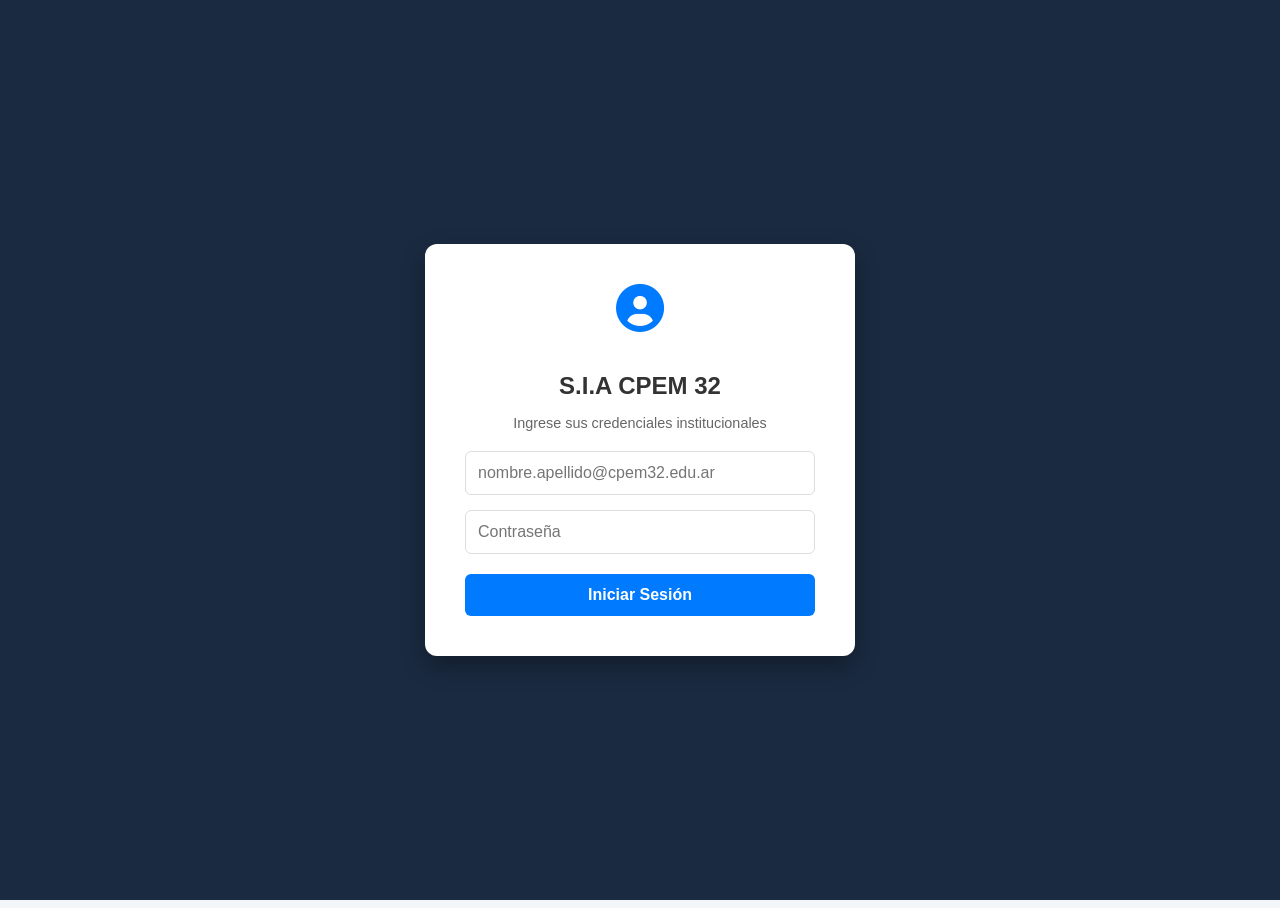
==== index.html @ 524d2c19 "prueva" ====
<!DOCTYPE html>
<html lang="es">
<head>
    <meta charset="UTF-8">
    <meta name="viewport" content="width=device-width, initial-scale=1.0">
    <title>CPEM 32 | Autogestión - Réplica Profesional</title>
    <link rel="stylesheet" href="style.css">
    <link rel="stylesheet" href="https://cdnjs.cloudflare.com/ajax/libs/font-awesome/6.0.0/css/all.min.css">
</head>
<body>
    <div id="login-overlay" style="position: fixed; top: 0; left: 0; width: 100%; height: 100%; background: #1a2a40; z-index: 10000; display: flex; justify-content: center; align-items: center; flex-direction: column; color: white;">
        <div style="background: white; padding: 40px; border-radius: 12px; box-shadow: 0 10px 25px rgba(0,0,0,0.3); text-align: center; width: 350px;">
            <i class="fas fa-user-circle" style="font-size: 3rem; color: #007bff; margin-bottom: 20px;"></i>
            <h2 style="color: #333; margin-bottom: 10px;">S.I.A CPEM 32</h2>
            <p style="color: #666; margin-bottom: 20px; font-size: 0.9rem;">Ingrese sus credenciales institucionales</p>
            
            <input type="email" id="user-email" placeholder="nombre.apellido@cpem32.edu.ar" 
                style="width: 100%; padding: 12px; margin-bottom: 15px; border: 1px solid #ddd; border-radius: 6px; box-sizing: border-box; font-size: 1rem; color: #333;">
            
            <input type="password" id="pass-input" placeholder="Contraseña" 
                style="width: 100%; padding: 12px; margin-bottom: 20px; border: 1px solid #ddd; border-radius: 6px; box-sizing: border-box; font-size: 1rem; color: #333;">
            
            <button type="button" onclick="verificarAcceso()" style="width: 100%; background: #007bff; color: white; border: none; padding: 12px; border-radius: 6px; font-weight: bold; cursor: pointer; font-size: 1rem;">
                Iniciar Sesión
            </button>
            
            <p id="login-error" style="color: #e74c3c; font-size: 0.85rem; margin-top: 15px; display: none; font-weight: bold;">
                Usuario o contraseña incorrectos
            </p>
        </div>
    </div>

    <main class="content full-width">
        <header class="main-header">
            <div class="header-info">
                <h2>Agente: Profesores</h2>
                <p> Centros Provinciales de Enseñanza Media. CPEM 32</p>
            </div>
        </header>

        <div class="tabs-container">
            <button id="tab-espacios" class="tab-btn active" onclick="switchTab('espacios')">Espacios Curriculares</button>
            <button id="tab-cualitativas" class="tab-btn" onclick="switchTab('cualitativas')">Categorías Cualitativas</button>
        </div>

        <section class="filter-card white-bg">
            <div class="filter-row">
                <div class="filter-group">
                    <label>Turnos</label>
                    <select id="turnos">
                        <option value="">Seleccione Turno</option>
                        <option value="MAÑANA">MAÑANA</option>
                        <option value="TARDE">TARDE</option>
                    </select>
                </div>
                <div class="filter-group">
                    <label>Cursos</label>
                    <select id="cursos" onchange="actualizarMaterias()">
                        <option value="">Seleccione Curso</option>
                    </select>
                </div>
            </div>
        </section>

        <section class="filter-card blue-gradient">
            <div id="filtros-espacios" class="tab-panel active">
                <div class="filter-row">
                    <div class="filter-group">
                        <label>Materias</label>
                        <select id="materias">
                            <option value="">Seleccione Curso primero</option>
                        </select>
                    </div>
                    <div class="filter-group">
                        <label>Períodos</label>
                        <select id="periodos" onchange="cargarAlumnos()">
                            <option value="">Seleccione Período</option>
                            <option value="1_Bimestre">1er_Bimestre</option> 
                            <option value="2_Bimestre">2do_Bimestre</option> 
                            <option value="1">1er_Cuatrimestre</option>
                            <option value="2">2do_Cuatrimestre</option>
                        </select>
                    </div>
                </div>
            </div>

            <div id="filtros-cualitativas" class="tab-panel">
                <div class="filter-row">
                    <div class="filter-group">
                        <label>Áreas</label>
                        <select id="areas-cualitativas">
                            <option value="">Seleccione Área</option>
                            <option value="COMUNICACIÓN Y LENGUAJE">Apropiación de conocimientos y saberes / Responsabilidad de su proceso de aprendizaje</option>
                        </select>
                    </div>
                    <div class="filter-group">
                        <label>Períodos</label>
                        <select id="periodos-cualitativas" onchange="cargarAlumnos()">
                            <option value="">Seleccione Período</option>
                            <option value="1_Bimestre">1er_Bimestre</option> 
                            <option value="2_Bimestre">2do_Bimestre</option> 
                            <option value="1">1er_Cuatrimestre</option>
                            <option value="2">2do_Cuatrimestre</option>
                        </select>
                    </div>
                </div>
            </div>
        </section>

        <section class="table-container">
            <table id="tabla-notas">
                <thead>
                    <tr id="header-row"></tr>
                </thead>
                <tbody>
                    <tr>
                        <td colspan="10" style="padding: 30px; color: #777; text-align: center;">
                            <i class="fas fa-filter"></i> Seleccione todos los filtros para visualizar la lista de alumnos
                        </td>
                    </tr>
                </tbody>
            </table>
        </section>

        <div class="actions">
            <button id="btnGuardar" class="btn-save">
                <i class="fas fa-cloud-upload-alt"></i> Guardar Datos
            </button>
        </div>

        <div class="danger-zone" style="margin-top: 100px; padding: 20px; border-top: 1px solid #eee; text-align: center;">
            <p style="font-size: 0.8rem; color: #999; margin-bottom: 10px;">Zona de mantenimiento</p>
           <button id="btnLimpiar" class="btn-clear-minimal" onclick="borrarMemoriaConClave()" disabled>          
                <i class="fas fa-trash-alt"></i> Borrar memoria local del navegador
            </button>
        </div>
    </main>

    <script src="script.js"></script>
</body>
</html>

<footer>
    <p><small>&copy; 2026 Sisa Franco Sebastian (ATP). Todos los derechos reservados.</small></p>
</footer>
---- style.css ----
:root {
    --azul-oscuro: #0056b3;
    --celeste-sime: #00a8e8;
    --verde-tabla: #b5d527; 
    --gris-fondo: #f4f7f9;
    --gris-borde: #ddd;
    --rojo-peligro: #e74c3c; /* Nuevo color para limpieza */
}

/* Ajuste general para ocupar toda la pantalla sin sidebar */
body { 
    background-color: var(--gris-fondo); 
    margin: 0; 
    padding: 0;
    font-family: sans-serif; 
    display: block; 
}

/* Contenido Principal al 100% */
.content { 
    width: 100%; 
    padding: 20px; 
    box-sizing: border-box;
}

.main-header { 
    background: var(--azul-oscuro); 
    color: white; 
    padding: 20px; 
    border-radius: 8px; 
    margin-bottom: 20px; 
}

/* TABS */
.tabs-container { display: flex; gap: 5px; }
.tab-btn { 
    padding: 12px 20px; border: none; background: #d1ecf1; 
    color: #0c5460; cursor: pointer; border-radius: 8px 8px 0 0; font-weight: bold;
    transition: background 0.3s;
}
.tab-btn.active { background: white; color: var(--azul-oscuro); border: 1px solid var(--gris-borde); border-bottom: none; }

/* FILTROS */
.filter-card { padding: 20px; border-radius: 0 8px 8px 8px; margin-bottom: 15px; border: 1px solid var(--gris-borde); }
.white-bg { background: white; }
.blue-gradient { 
    background: linear-gradient(to bottom, var(--celeste-sime), #008fcc); 
    color: white; border: none; margin-top: -1px;
}
.filter-row { display: grid; grid-template-columns: repeat(auto-fit, minmax(200px, 1fr)); gap: 20px; }
.filter-group label { display: block; margin-bottom: 5px; font-weight: bold; font-size: 0.85rem; }
.filter-group select { width: 100%; padding: 10px; border-radius: 5px; border: 1px solid var(--gris-borde); background: white; }

/* TABLA ADAPTATIVA */
.table-container { 
    background: white; 
    border-radius: 8px; 
    overflow-x: auto; 
    box-shadow: 0 4px 6px rgba(0,0,0,0.1); 
    margin-bottom: 20px;
}

table { width: 100%; border-collapse: collapse; min-width: 800px; }

th { 
    background: var(--celeste-sime); 
    color: white; 
    padding: 12px 8px; 
    text-align: center; 
    font-size: 13px;
    border: 1px solid rgba(255,255,255,0.3);
}

/* Encabezados verdes para criterios cualitativos */
#tabla-notas thead tr#header-row th:nth-child(n+3) {
    background-color: var(--verde-tabla);
    color: #333; 
}

td { 
    padding: 10px; 
    border: 1px solid #eee; 
    text-align: center; 
}

/* INPUTS Y SELECTS */
.nota-input {
    width: 100%;
    padding: 6px;
    border: 1px solid var(--gris-borde);
    border-radius: 4px;
    font-size: 12px;
    background-color: white;
}

.select-nota-cualitativa {
    border: 1px solid var(--verde-tabla); 
}

/* OBSERVACIONES */
.obs-container { display: flex; flex-direction: column; gap: 5px; padding: 5px; }
.select-obs { width: 100%; font-size: 0.85rem; background-color: #f9f9f9; }
.text-obs { 
    width: 100%; min-height: 50px; resize: vertical; font-size: 0.85rem; padding: 8px; 
    box-sizing: border-box; border: 1px solid var(--gris-borde); border-radius: 4px;
}

/* CONTENEDOR DE ACCIONES */
.actions { 
    display: flex; 
    justify-content: flex-end; 
    gap: 15px; 
    margin-top: 20px; 
    padding-bottom: 40px;
}

/* BOTONES PRINCIPALES */
.btn-save, .btn-clear {
    padding: 15px 30px; 
    border: none;
    border-radius: 5px; 
    cursor: pointer; 
    font-weight: bold;
    font-size: 1rem;
    display: flex;
    align-items: center;
    gap: 8px;
    transition: transform 0.1s, background 0.3s;
}

.btn-save:active, .btn-clear:active { transform: scale(0.98); }

/* ESTILO GUARDAR */
.btn-save { 
    background: var(--azul-oscuro); 
    color: white; 
}
.btn-save:hover { background: #004494; }

/* ESTILO LIMPIAR */
.btn-clear { 
    background: white; 
    color: var(--rojo-peligro); 
    border: 2px solid var(--rojo-peligro);
}
.btn-clear:hover { 
    background: var(--rojo-peligro); 
    color: white; 
}

/* UTILIDADES */
.tab-panel { display: none; }
.tab-panel.active { display: block; }
.sidebar { display: none; }

#pass-input:focus {
    outline: none;
    border-color: var(--celeste-sime);
    box-shadow: 0 0 5px rgba(0, 168, 232, 0.3);
}
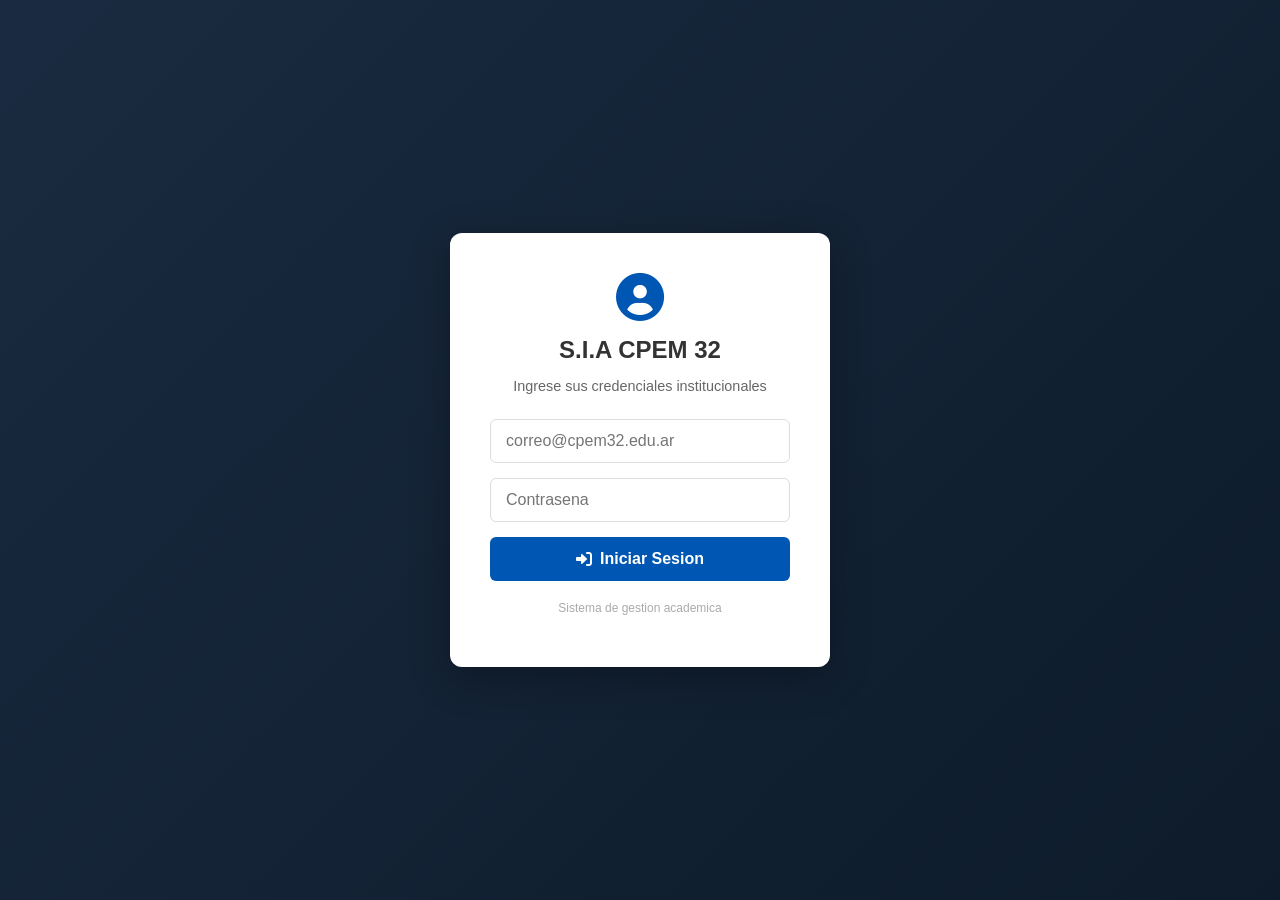
==== commit b10085f5: "Add files via upload" ====
--- a/index.html
+++ b/index.html
@@ -1,145 +1,329 @@
-<!DOCTYPE html>
-<html lang="es">
-<head>
-    <meta charset="UTF-8">
-    <meta name="viewport" content="width=device-width, initial-scale=1.0">
-    <title>CPEM 32 | Autogestión - Réplica Profesional</title>
-    <link rel="stylesheet" href="style.css">
-    <link rel="stylesheet" href="https://cdnjs.cloudflare.com/ajax/libs/font-awesome/6.0.0/css/all.min.css">
-</head>
-<body>
-    <div id="login-overlay" style="position: fixed; top: 0; left: 0; width: 100%; height: 100%; background: #1a2a40; z-index: 10000; display: flex; justify-content: center; align-items: center; flex-direction: column; color: white;">
-        <div style="background: white; padding: 40px; border-radius: 12px; box-shadow: 0 10px 25px rgba(0,0,0,0.3); text-align: center; width: 350px;">
-            <i class="fas fa-user-circle" style="font-size: 3rem; color: #007bff; margin-bottom: 20px;"></i>
-            <h2 style="color: #333; margin-bottom: 10px;">S.I.A CPEM 32</h2>
-            <p style="color: #666; margin-bottom: 20px; font-size: 0.9rem;">Ingrese sus credenciales institucionales</p>
-            
-            <input type="email" id="user-email" placeholder="nombre.apellido@cpem32.edu.ar" 
-                style="width: 100%; padding: 12px; margin-bottom: 15px; border: 1px solid #ddd; border-radius: 6px; box-sizing: border-box; font-size: 1rem; color: #333;">
-            
-            <input type="password" id="pass-input" placeholder="Contraseña" 
-                style="width: 100%; padding: 12px; margin-bottom: 20px; border: 1px solid #ddd; border-radius: 6px; box-sizing: border-box; font-size: 1rem; color: #333;">
-            
-            <button type="button" onclick="verificarAcceso()" style="width: 100%; background: #007bff; color: white; border: none; padding: 12px; border-radius: 6px; font-weight: bold; cursor: pointer; font-size: 1rem;">
-                Iniciar Sesión
-            </button>
-            
-            <p id="login-error" style="color: #e74c3c; font-size: 0.85rem; margin-top: 15px; display: none; font-weight: bold;">
-                Usuario o contraseña incorrectos
-            </p>
-        </div>
-    </div>
-
-    <main class="content full-width">
-        <header class="main-header">
-            <div class="header-info">
-                <h2>Agente: Profesores</h2>
-                <p> Centros Provinciales de Enseñanza Media. CPEM 32</p>
-            </div>
-        </header>
-
-        <div class="tabs-container">
-            <button id="tab-espacios" class="tab-btn active" onclick="switchTab('espacios')">Espacios Curriculares</button>
-            <button id="tab-cualitativas" class="tab-btn" onclick="switchTab('cualitativas')">Categorías Cualitativas</button>
-        </div>
-
-        <section class="filter-card white-bg">
-            <div class="filter-row">
-                <div class="filter-group">
-                    <label>Turnos</label>
-                    <select id="turnos">
-                        <option value="">Seleccione Turno</option>
-                        <option value="MAÑANA">MAÑANA</option>
-                        <option value="TARDE">TARDE</option>
-                    </select>
-                </div>
-                <div class="filter-group">
-                    <label>Cursos</label>
-                    <select id="cursos" onchange="actualizarMaterias()">
-                        <option value="">Seleccione Curso</option>
-                    </select>
-                </div>
-            </div>
-        </section>
-
-        <section class="filter-card blue-gradient">
-            <div id="filtros-espacios" class="tab-panel active">
-                <div class="filter-row">
-                    <div class="filter-group">
-                        <label>Materias</label>
-                        <select id="materias">
-                            <option value="">Seleccione Curso primero</option>
-                        </select>
-                    </div>
-                    <div class="filter-group">
-                        <label>Períodos</label>
-                        <select id="periodos" onchange="cargarAlumnos()">
-                            <option value="">Seleccione Período</option>
-                            <option value="1_Bimestre">1er_Bimestre</option> 
-                            <option value="2_Bimestre">2do_Bimestre</option> 
-                            <option value="1">1er_Cuatrimestre</option>
-                            <option value="2">2do_Cuatrimestre</option>
-                        </select>
-                    </div>
-                </div>
-            </div>
-
-            <div id="filtros-cualitativas" class="tab-panel">
-                <div class="filter-row">
-                    <div class="filter-group">
-                        <label>Áreas</label>
-                        <select id="areas-cualitativas">
-                            <option value="">Seleccione Área</option>
-                            <option value="COMUNICACIÓN Y LENGUAJE">Apropiación de conocimientos y saberes / Responsabilidad de su proceso de aprendizaje</option>
-                        </select>
-                    </div>
-                    <div class="filter-group">
-                        <label>Períodos</label>
-                        <select id="periodos-cualitativas" onchange="cargarAlumnos()">
-                            <option value="">Seleccione Período</option>
-                            <option value="1_Bimestre">1er_Bimestre</option> 
-                            <option value="2_Bimestre">2do_Bimestre</option> 
-                            <option value="1">1er_Cuatrimestre</option>
-                            <option value="2">2do_Cuatrimestre</option>
-                        </select>
-                    </div>
-                </div>
-            </div>
-        </section>
-
-        <section class="table-container">
-            <table id="tabla-notas">
-                <thead>
-                    <tr id="header-row"></tr>
-                </thead>
-                <tbody>
-                    <tr>
-                        <td colspan="10" style="padding: 30px; color: #777; text-align: center;">
-                            <i class="fas fa-filter"></i> Seleccione todos los filtros para visualizar la lista de alumnos
-                        </td>
-                    </tr>
-                </tbody>
-            </table>
-        </section>
-
-        <div class="actions">
-            <button id="btnGuardar" class="btn-save">
-                <i class="fas fa-cloud-upload-alt"></i> Guardar Datos
-            </button>
-        </div>
-
-        <div class="danger-zone" style="margin-top: 100px; padding: 20px; border-top: 1px solid #eee; text-align: center;">
-            <p style="font-size: 0.8rem; color: #999; margin-bottom: 10px;">Zona de mantenimiento</p>
-           <button id="btnLimpiar" class="btn-clear-minimal" onclick="borrarMemoriaConClave()" disabled>          
-                <i class="fas fa-trash-alt"></i> Borrar memoria local del navegador
-            </button>
-        </div>
-    </main>
-
-    <script src="script.js"></script>
-</body>
-</html>
-
-<footer>
-    <p><small>&copy; 2026 Sisa Franco Sebastian (ATP). Todos los derechos reservados.</small></p>
-</footer>
+<!DOCTYPE html>
+<html lang="es">
+<head>
+    <meta charset="UTF-8">
+    <meta name="viewport" content="width=device-width, initial-scale=1.0">
+    <title>CPEM 32 | SIA - Sistema Integral Academico</title>
+    <link rel="manifest" href="./manifest.json">
+    <meta name="theme-color" content="#0056b3">
+    <meta name="apple-mobile-web-app-capable" content="yes">
+    <meta name="apple-mobile-web-app-status-bar-style" content="default">
+    <link rel="stylesheet" href="style.css">
+    <link rel="stylesheet" href="https://cdnjs.cloudflare.com/ajax/libs/font-awesome/6.0.0/css/all.min.css">
+</head>
+<body>
+
+    <!-- ===================== PANTALLA LOGIN ===================== -->
+    <div id="login-overlay">
+        <div class="login-card">
+            <i class="fas fa-user-circle login-icon"></i>
+            <h2>S.I.A CPEM 32</h2>
+            <p class="login-subtitle">Ingrese sus credenciales institucionales</p>
+            
+            <input type="text" id="user-email" placeholder="correo@cpem32.edu.ar" autocomplete="username">
+            <input type="password" id="pass-input" placeholder="Contrasena" autocomplete="current-password">
+            
+            <button type="button" id="btn-login" onclick="verificarAcceso()">
+                <i class="fas fa-sign-in-alt"></i> Iniciar Sesion
+            </button>
+            
+            <p id="login-error"></p>
+            <p class="login-footer">Sistema de gestion academica</p>
+        </div>
+    </div>
+
+    <!-- ===================== APP PRINCIPAL ===================== -->
+    <main id="app-main" class="content full-width" style="display:none;">
+
+        <!-- HEADER CON SESION -->
+        <header class="main-header">
+            <div class="header-info">
+                <h2>Agente: Profesores</h2>
+                <p>Centros Provinciales de Ensenanza Media. CPEM 32</p>
+            </div>
+            <div class="header-session">
+                <span id="session-user-display"><i class="fas fa-user"></i> <span id="session-email"></span> (<span id="session-rol"></span>)</span>
+                <button id="btn-logout" onclick="cerrarSesion()"><i class="fas fa-sign-out-alt"></i> Cerrar Sesion</button>
+            </div>
+        </header>
+
+        <!-- TABS PRINCIPALES (segun rol) -->
+        <div class="tabs-container" id="main-tabs">
+            <button id="tab-espacios" class="tab-btn active" onclick="switchMainTab('calificaciones')">
+                <i class="fas fa-book"></i> Calificaciones
+            </button>
+            <button id="tab-gestion" class="tab-btn" onclick="switchMainTab('gestion')" style="display:none;">
+                <i class="fas fa-users-cog"></i> Gestion Usuarios
+            </button>
+        </div>
+
+        <!-- =============== PANEL CALIFICACIONES =============== -->
+        <div id="panel-calificaciones">
+
+            <section class="filter-card white-bg">
+                <div class="filter-row">
+                    <div class="filter-group">
+                        <label>Turnos</label>
+                        <select id="turnos">
+                            <option value="">Seleccione Turno</option>
+                            <option value="MAÑANA">MAÑANA</option>
+                            <option value="TARDE">TARDE</option>
+                        </select>
+                    </div>
+                    <div class="filter-group">
+                        <label>Cursos</label>
+                        <select id="cursos" onchange="actualizarMaterias()">
+                            <option value="">Seleccione Curso</option>
+                        </select>
+                    </div>
+                </div>
+            </section>
+
+            <section class="filter-card blue-gradient">
+                <div class="filter-row">
+                    <div class="filter-group">
+                        <label>Materias</label>
+                        <select id="materias">
+                            <option value="">Seleccione Curso primero</option>
+                        </select>
+                    </div>
+                    <div class="filter-group">
+                        <label>Periodos</label>
+                        <select id="periodos" onchange="cargarAlumnos()">
+                            <option value="">Seleccione Periodo</option>
+                            <option value="1_Bimestre">1er_Bimestre</option> 
+                            <option value="2_Bimestre">2do_Bimestre</option> 
+                            <option value="1">1er_Cuatrimestre</option>
+                            <option value="2">2do_Cuatrimestre</option>
+                        </select>
+                    </div>
+                </div>
+            </section>
+
+            <!-- Aviso solo lectura para admin -->
+            <div id="aviso-solo-lectura" class="aviso-readonly" style="display:none;">
+                <i class="fas fa-eye"></i> Modo solo lectura (administrador)
+            </div>
+            <!-- Aviso solo lectura para docente sin permiso -->
+            <div id="aviso-materia-bloqueada" class="aviso-readonly" style="display:none;">
+                <i class="fas fa-lock"></i> No tiene permiso para editar esta materia
+            </div>
+
+            <section class="table-container">
+                <table id="tabla-notas">
+                    <thead>
+                        <tr id="header-row"></tr>
+                    </thead>
+                    <tbody>
+                        <tr>
+                            <td colspan="10" style="padding: 30px; color: #777; text-align: center;">
+                                <i class="fas fa-filter"></i> Seleccione todos los filtros para visualizar la lista de alumnos
+                            </td>
+                        </tr>
+                    </tbody>
+                </table>
+            </section>
+
+            <div class="actions" id="acciones-guardar">
+                <button id="btnComprobante" class="btn-comprobante" onclick="descargarComprobante()" style="display:none;">
+                    <i class="fas fa-file-pdf"></i> Descargar Comprobante
+                </button>
+                <p id="msg-desbloquear" style="font-size:0.75rem; color:#856404; margin:4px 0; display:none;">
+                    <i class="fas fa-info-circle"></i> Para desbloquear el boton debes presionar Guardar Datos
+                </p>
+                <button id="btnGuardar" class="btn-save">
+                    <i class="fas fa-cloud-upload-alt"></i> Guardar Datos
+                </button>
+            </div>
+        </div>
+
+        <!-- =============== PANEL GESTION USUARIOS (ADMIN) =============== -->
+        <div id="panel-gestion" style="display:none;">
+            <div class="gestion-header">
+                <h3><i class="fas fa-users"></i> Gestion de Usuarios</h3>
+                <button class="btn-add-user" onclick="mostrarModalAgregar()">
+                    <i class="fas fa-user-plus"></i> Agregar Usuario
+                </button>
+            </div>
+
+            <!-- CONFIGURACION DE FECHAS LIMITE -->
+            <div class="fechas-section" style="background:#fff3cd; border:1px solid #ffc107; border-radius:8px; padding:15px; margin:15px 0;">
+                <h4 style="margin:0 0 10px 0; color:#856404;"><i class="fas fa-calendar-alt"></i> Fechas Limite de Carga</h4>
+                <p style="font-size:0.85rem; color:#856404; margin-bottom:10px;">Configure la fecha limite para cada periodo. Los docentes que descarguen el comprobante dentro de la fecha veran "Completado En Termino", fuera de la fecha "Completado Fuera de Termino".</p>
+                <div id="fechas-container" style="display:flex; gap:15px; flex-wrap:wrap;">
+                    <!-- Se llena dinamicamente con JS -->
+                </div>
+                <div style="margin-top:10px;">
+                    <button class="btn-save" onclick="guardarFechasLimite()" style="background:#28a745;">
+                        <i class="fas fa-save"></i> Guardar Fechas
+                    </button>
+                    <span id="msg-fechas" style="margin-left:10px; font-size:0.85rem;"></span>
+                </div>
+            </div>
+
+            <!-- DESCARGA DE LIBROS ESCOLARES -->
+            <div class="libros-section" style="background:#f8f9fa; border:1px solid #dee2e6; border-radius:8px; padding:15px; margin:15px 0;">
+                <h4 style="margin:0 0 10px 0; color:#495057;"><i class="fas fa-book-open"></i> Descarga de Libros Escolares</h4>
+                <div style="display:flex; gap:10px; flex-wrap:wrap; align-items:center;">
+                    <select id="select-curso-libro" style="padding:8px 12px; border-radius:4px; border:1px solid #ced4da;">
+                        <option value="">Seleccione Curso</option>
+                        <option value="1 A">1 A</option>
+                        <option value="1 B">1 B</option>
+                        <option value="1 C">1 C</option>
+                        <option value="1 D">1 D</option>
+                        <option value="1 E">1 E</option>
+                        <option value="2 A">2 A</option>
+                        <option value="2 B">2 B</option>
+                        <option value="2 C">2 C</option>
+                        <option value="2 D">2 D</option>
+                        <option value="3 A">3 A</option>
+                        <option value="3 B">3 B</option>
+                        <option value="3 C">3 C</option>
+                        <option value="4 A">4 A</option>
+                        <option value="4 B">4 B</option>
+                        <option value="4 C">4 C</option>
+                        <option value="5 A">5 A</option>
+                        <option value="5 B">5 B</option>
+                        <option value="5 C">5 C</option>
+                    </select>
+                    <button class="btn-comprobante" onclick="descargarLibroPorCurso()" style="margin-right:0;">
+                        <i class="fas fa-file-pdf"></i> Descargar libro por curso
+                    </button>
+                    <button class="btn-comprobante" onclick="descargarLibroTodosCursos()" style="margin-right:0; background:#17a2b8;">
+                        <i class="fas fa-file-pdf"></i> Descargar libro de todos los cursos
+                    </button>
+                </div>
+            </div>
+
+            <div class="table-container">
+                <table id="tabla-usuarios">
+                    <thead>
+                        <tr>
+                            <th>Correo</th>
+                            <th>Rol</th>
+                            <th>Materias Asignadas</th>
+                            <th>Cursos Asignados</th>
+                            <th>Estado</th>
+                            <th>Acciones</th>
+                        </tr>
+                    </thead>
+                    <tbody id="tbody-usuarios">
+                        <tr><td colspan="6" style="padding:20px;text-align:center;color:#777;">Cargando usuarios...</td></tr>
+                    </tbody>
+                </table>
+            </div>
+        </div>
+
+        <!-- DANGER ZONE - Solo para admin -->
+        <div class="danger-zone" id="danger-zone-admin" style="display:none; margin-top: 40px; padding: 15px; border: 2px dashed #dc3545; border-radius: 8px; background: #fff5f5; text-align: center;">
+            <p style="font-size: 0.85rem; color: #721c24; margin-bottom: 10px; font-weight: bold;">
+                <i class="fas fa-exclamation-triangle"></i> Zona de mantenimiento
+            </p>
+            <div style="display: flex; justify-content: center; align-items: center; gap: 12px; flex-wrap: wrap;">
+                <label class="switch-global-label" style="cursor: pointer; transform: scale(0.85);">
+                    <input type="checkbox" id="chk-confirmar-borrado" onchange="toggleBotonBorrado()">
+                    <span class="switch-slider" style="background: #dc3545;"></span>
+                    <span id="txt-borrado-estado" class="switch-text" style="font-weight: bold; color: #721c24; font-size: 0.85rem;">Bloqueado</span>
+                </label>
+                <button id="btnLimpiar" class="btn-clear-minimal" onclick="borrarMemoriaLocal()" disabled style="opacity: 0.5; cursor: not-allowed; padding: 6px 14px; background: #dc3545; color: white; border: none; border-radius: 4px; font-size: 0.8rem;">          
+                    <i class="fas fa-trash-alt"></i> Borrar
+                </button>
+            </div>
+            <p style="font-size: 0.7rem; color: #999; margin-top: 8px;">
+                Esto cerrara la sesion y eliminara todos los datos locales.
+            </p>
+        </div>
+    </main>
+
+    <!-- ===================== MODAL AGREGAR USUARIO ===================== -->
+    <div id="modal-agregar" class="modal-overlay" style="display:none;">
+        <div class="modal-content">
+            <div class="modal-header">
+                <h3><i class="fas fa-user-plus"></i> Agregar Usuario</h3>
+                <button class="modal-close" onclick="cerrarModal('modal-agregar')">&times;</button>
+            </div>
+            <div class="modal-body">
+                <div class="form-group">
+                    <label>Correo electronico</label>
+                    <input type="text" id="nuevo-correo" placeholder="nombre.apellido@cpem32.edu.ar">
+                </div>
+                <div class="form-group">
+                    <label>Contrasena inicial</label>
+                    <input type="password" id="nuevo-password" placeholder="Minimo 4 caracteres">
+                </div>
+                <div class="form-group">
+                    <label>Rol</label>
+                    <select id="nuevo-rol">
+                        <option value="docente">Docente</option>
+                        <option value="admin">Administrador</option>
+                    </select>
+                </div>
+                <div class="form-group" id="grupo-materias-nuevas">
+                    <label>Materias permitidas</label>
+                    <div id="materias-multiselect" class="materias-checklist"></div>
+                </div>
+                <div class="form-group" id="grupo-cursos-nuevos">
+                    <label>Cursos permitidos</label>
+                    <div id="cursos-multiselect" class="materias-checklist"></div>
+                </div>
+            </div>
+            <div class="modal-footer">
+                <button class="btn-cancel" onclick="cerrarModal('modal-agregar')">Cancelar</button>
+                <button class="btn-confirm" onclick="confirmarAgregarUsuario()">Crear Usuario</button>
+            </div>
+        </div>
+    </div>
+
+    <!-- ===================== MODAL EDITAR MATERIAS Y CURSOS ===================== -->
+    <div id="modal-materias" class="modal-overlay" style="display:none;">
+        <div class="modal-content">
+            <div class="modal-header">
+                <h3><i class="fas fa-edit"></i> Editar Materias y Cursos</h3>
+                <button class="modal-close" onclick="cerrarModal('modal-materias')">&times;</button>
+            </div>
+            <div class="modal-body">
+                <p id="editar-materias-usuario" style="font-weight:bold; margin-bottom:10px;"></p>
+                <label>Materias permitidas</label>
+                <div id="materias-editar-checklist" class="materias-checklist"></div>
+                <hr style="margin:15px 0;">
+                <label>Cursos permitidos</label>
+                <div id="cursos-editar-checklist" class="materias-checklist"></div>
+            </div>
+            <div class="modal-footer">
+                <button class="btn-cancel" onclick="cerrarModal('modal-materias')">Cancelar</button>
+                <button class="btn-confirm" onclick="confirmarEditarMaterias()">Guardar Cambios</button>
+            </div>
+        </div>
+    </div>
+
+    <!-- ===================== MODAL CAMBIAR PASSWORD ===================== -->
+    <div id="modal-password" class="modal-overlay" style="display:none;">
+        <div class="modal-content">
+            <div class="modal-header">
+                <h3><i class="fas fa-key"></i> Cambiar Contrasena</h3>
+                <button class="modal-close" onclick="cerrarModal('modal-password')">&times;</button>
+            </div>
+            <div class="modal-body">
+                <p id="cambiar-pass-usuario" style="font-weight:bold; margin-bottom:10px;"></p>
+                <div class="form-group">
+                    <label>Nueva contrasena</label>
+                    <input type="password" id="nueva-password-input" placeholder="Minimo 4 caracteres">
+                </div>
+                <div class="form-group">
+                    <label>Confirmar contrasena</label>
+                    <input type="password" id="confirmar-password-input" placeholder="Repita la contrasena">
+                </div>
+            </div>
+            <div class="modal-footer">
+                <button class="btn-cancel" onclick="cerrarModal('modal-password')">Cancelar</button>
+                <button class="btn-confirm" onclick="confirmarCambiarPassword()">Actualizar</button>
+            </div>
+        </div>
+    </div>
+
+    <script src="script.js"></script>
+</body>
+</html>
+<footer>
+    <p><small>&copy; 2026 Sisa Franco Sebastian (ATP). Todos los derechos reservados.</small></p>
+</footer>
--- a/style.css
+++ b/style.css
@@ -1,160 +1,713 @@
-:root {
-    --azul-oscuro: #0056b3;
-    --celeste-sime: #00a8e8;
-    --verde-tabla: #b5d527; 
-    --gris-fondo: #f4f7f9;
-    --gris-borde: #ddd;
-    --rojo-peligro: #e74c3c; /* Nuevo color para limpieza */
-}
-
-/* Ajuste general para ocupar toda la pantalla sin sidebar */
-body { 
-    background-color: var(--gris-fondo); 
-    margin: 0; 
-    padding: 0;
-    font-family: sans-serif; 
-    display: block; 
-}
-
-/* Contenido Principal al 100% */
-.content { 
-    width: 100%; 
-    padding: 20px; 
-    box-sizing: border-box;
-}
-
-.main-header { 
-    background: var(--azul-oscuro); 
-    color: white; 
-    padding: 20px; 
-    border-radius: 8px; 
-    margin-bottom: 20px; 
-}
-
-/* TABS */
-.tabs-container { display: flex; gap: 5px; }
-.tab-btn { 
-    padding: 12px 20px; border: none; background: #d1ecf1; 
-    color: #0c5460; cursor: pointer; border-radius: 8px 8px 0 0; font-weight: bold;
-    transition: background 0.3s;
-}
-.tab-btn.active { background: white; color: var(--azul-oscuro); border: 1px solid var(--gris-borde); border-bottom: none; }
-
-/* FILTROS */
-.filter-card { padding: 20px; border-radius: 0 8px 8px 8px; margin-bottom: 15px; border: 1px solid var(--gris-borde); }
-.white-bg { background: white; }
-.blue-gradient { 
-    background: linear-gradient(to bottom, var(--celeste-sime), #008fcc); 
-    color: white; border: none; margin-top: -1px;
-}
-.filter-row { display: grid; grid-template-columns: repeat(auto-fit, minmax(200px, 1fr)); gap: 20px; }
-.filter-group label { display: block; margin-bottom: 5px; font-weight: bold; font-size: 0.85rem; }
-.filter-group select { width: 100%; padding: 10px; border-radius: 5px; border: 1px solid var(--gris-borde); background: white; }
-
-/* TABLA ADAPTATIVA */
-.table-container { 
-    background: white; 
-    border-radius: 8px; 
-    overflow-x: auto; 
-    box-shadow: 0 4px 6px rgba(0,0,0,0.1); 
-    margin-bottom: 20px;
-}
-
-table { width: 100%; border-collapse: collapse; min-width: 800px; }
-
-th { 
-    background: var(--celeste-sime); 
-    color: white; 
-    padding: 12px 8px; 
-    text-align: center; 
-    font-size: 13px;
-    border: 1px solid rgba(255,255,255,0.3);
-}
-
-/* Encabezados verdes para criterios cualitativos */
-#tabla-notas thead tr#header-row th:nth-child(n+3) {
-    background-color: var(--verde-tabla);
-    color: #333; 
-}
-
-td { 
-    padding: 10px; 
-    border: 1px solid #eee; 
-    text-align: center; 
-}
-
-/* INPUTS Y SELECTS */
-.nota-input {
-    width: 100%;
-    padding: 6px;
-    border: 1px solid var(--gris-borde);
-    border-radius: 4px;
-    font-size: 12px;
-    background-color: white;
-}
-
-.select-nota-cualitativa {
-    border: 1px solid var(--verde-tabla); 
-}
-
-/* OBSERVACIONES */
-.obs-container { display: flex; flex-direction: column; gap: 5px; padding: 5px; }
-.select-obs { width: 100%; font-size: 0.85rem; background-color: #f9f9f9; }
-.text-obs { 
-    width: 100%; min-height: 50px; resize: vertical; font-size: 0.85rem; padding: 8px; 
-    box-sizing: border-box; border: 1px solid var(--gris-borde); border-radius: 4px;
-}
-
-/* CONTENEDOR DE ACCIONES */
-.actions { 
-    display: flex; 
-    justify-content: flex-end; 
-    gap: 15px; 
-    margin-top: 20px; 
-    padding-bottom: 40px;
-}
-
-/* BOTONES PRINCIPALES */
-.btn-save, .btn-clear {
-    padding: 15px 30px; 
-    border: none;
-    border-radius: 5px; 
-    cursor: pointer; 
-    font-weight: bold;
-    font-size: 1rem;
-    display: flex;
-    align-items: center;
-    gap: 8px;
-    transition: transform 0.1s, background 0.3s;
-}
-
-.btn-save:active, .btn-clear:active { transform: scale(0.98); }
-
-/* ESTILO GUARDAR */
-.btn-save { 
-    background: var(--azul-oscuro); 
-    color: white; 
-}
-.btn-save:hover { background: #004494; }
-
-/* ESTILO LIMPIAR */
-.btn-clear { 
-    background: white; 
-    color: var(--rojo-peligro); 
-    border: 2px solid var(--rojo-peligro);
-}
-.btn-clear:hover { 
-    background: var(--rojo-peligro); 
-    color: white; 
-}
-
-/* UTILIDADES */
-.tab-panel { display: none; }
-.tab-panel.active { display: block; }
-.sidebar { display: none; }
-
-#pass-input:focus {
-    outline: none;
-    border-color: var(--celeste-sime);
-    box-shadow: 0 0 5px rgba(0, 168, 232, 0.3);
-}+:root {
+    --azul-oscuro: #0056b3;
+    --celeste-sime: #00a8e8;
+    --verde-tabla: #b5d527; 
+    --gris-fondo: #f4f7f9;
+    --gris-borde: #ddd;
+    --rojo-peligro: #e74c3c;
+    --verde-exito: #27ae60;
+}
+
+/* RESET Y BASE */
+* { box-sizing: border-box; }
+body { 
+    background-color: var(--gris-fondo); 
+    margin: 0; 
+    padding: 0;
+    font-family: -apple-system, BlinkMacSystemFont, 'Segoe UI', Roboto, sans-serif; 
+    display: block; 
+}
+
+/* ============ LOGIN ============ */
+#login-overlay {
+    position: fixed;
+    top: 0; left: 0;
+    width: 100%; height: 100%;
+    background: linear-gradient(135deg, #1a2a40 0%, #0d1b2a 100%);
+    z-index: 10000;
+    display: flex;
+    justify-content: center;
+    align-items: center;
+    flex-direction: column;
+}
+
+.login-card {
+    background: white;
+    padding: 40px;
+    border-radius: 12px;
+    box-shadow: 0 10px 40px rgba(0,0,0,0.3);
+    text-align: center;
+    width: 380px;
+    max-width: 90vw;
+}
+
+.login-icon {
+    font-size: 3rem;
+    color: var(--azul-oscuro);
+    margin-bottom: 15px;
+}
+
+.login-card h2 {
+    color: #333;
+    margin: 0 0 5px 0;
+    font-size: 1.5rem;
+}
+
+.login-subtitle {
+    color: #666;
+    margin-bottom: 25px;
+    font-size: 0.9rem;
+}
+
+.login-card input {
+    width: 100%;
+    padding: 12px 15px;
+    margin-bottom: 15px;
+    border: 1px solid #ddd;
+    border-radius: 6px;
+    font-size: 1rem;
+    color: #333;
+    transition: border-color 0.3s, box-shadow 0.3s;
+}
+
+.login-card input:focus {
+    outline: none;
+    border-color: var(--celeste-sime);
+    box-shadow: 0 0 5px rgba(0, 168, 232, 0.3);
+}
+
+#btn-login {
+    width: 100%;
+    background: var(--azul-oscuro);
+    color: white;
+    border: none;
+    padding: 13px;
+    border-radius: 6px;
+    font-weight: bold;
+    cursor: pointer;
+    font-size: 1rem;
+    transition: background 0.3s;
+    display: flex;
+    align-items: center;
+    justify-content: center;
+    gap: 8px;
+}
+
+#btn-login:hover { background: #004494; }
+#btn-login:disabled { opacity: 0.7; cursor: wait; }
+
+#login-error {
+    color: var(--rojo-peligro);
+    font-size: 0.85rem;
+    margin-top: 15px;
+    display: none;
+    font-weight: bold;
+}
+
+.login-footer {
+    color: #aaa;
+    font-size: 0.75rem;
+    margin-top: 20px;
+}
+
+/* ============ CONTENIDO PRINCIPAL ============ */
+.content { 
+    width: 100%; 
+    padding: 20px; 
+    box-sizing: border-box;
+}
+
+/* ============ HEADER ============ */
+.main-header { 
+    background: var(--azul-oscuro); 
+    color: white; 
+    padding: 15px 20px; 
+    border-radius: 8px; 
+    margin-bottom: 20px;
+    display: flex;
+    justify-content: space-between;
+    align-items: center;
+    flex-wrap: wrap;
+    gap: 10px;
+}
+
+.header-info h2 { margin: 0; font-size: 1.2rem; }
+.header-info p { margin: 4px 0 0 0; font-size: 0.85rem; opacity: 0.8; }
+
+.header-session {
+    display: flex;
+    align-items: center;
+    gap: 15px;
+    font-size: 0.85rem;
+}
+
+#session-user-display {
+    opacity: 0.9;
+}
+
+#btn-logout {
+    background: rgba(255,255,255,0.15);
+    border: 1px solid rgba(255,255,255,0.3);
+    color: white;
+    padding: 8px 14px;
+    border-radius: 5px;
+    cursor: pointer;
+    font-size: 0.8rem;
+    transition: background 0.3s;
+    display: flex;
+    align-items: center;
+    gap: 5px;
+}
+#btn-logout:hover { background: rgba(255,255,255,0.25); }
+
+/* ============ TABS PRINCIPALES ============ */
+.tabs-container { display: flex; gap: 5px; margin-bottom: 0; }
+.tab-btn { 
+    padding: 12px 20px;
+    border: none;
+    background: #d1ecf1; 
+    color: #0c5460;
+    cursor: pointer;
+    border-radius: 8px 8px 0 0;
+    font-weight: bold;
+    transition: background 0.3s;
+    display: inline-flex;
+    align-items: center;
+    gap: 8px;
+}
+.tab-btn.active { background: white; color: var(--azul-oscuro); border: 1px solid var(--gris-borde); border-bottom: none; }
+
+/* ============ SUB-TABS ============ */
+.subtabs-container { display: flex; gap: 3px; margin-bottom: 10px; margin-top: 10px; }
+.subtab-btn {
+    padding: 8px 16px;
+    border: 1px solid var(--gris-borde);
+    background: #f8f9fa;
+    color: #555;
+    cursor: pointer;
+    border-radius: 5px;
+    font-size: 0.85rem;
+    font-weight: 600;
+    transition: all 0.2s;
+}
+.subtab-btn.active { background: var(--celeste-sime); color: white; border-color: var(--celeste-sime); }
+
+/* ============ FILTROS ============ */
+.filter-card { padding: 20px; border-radius: 8px; margin-bottom: 15px; border: 1px solid var(--gris-borde); }
+.white-bg { background: white; }
+.blue-gradient { 
+    background: linear-gradient(to bottom, var(--celeste-sime), #008fcc); 
+    color: white; border: none;
+}
+.filter-row { display: grid; grid-template-columns: repeat(auto-fit, minmax(200px, 1fr)); gap: 20px; }
+.filter-group label { display: block; margin-bottom: 5px; font-weight: bold; font-size: 0.85rem; }
+.filter-group select { width: 100%; padding: 10px; border-radius: 5px; border: 1px solid var(--gris-borde); background: white; }
+
+/* ============ AVISOS ============ */
+.aviso-readonly {
+    background: #fff3cd;
+    border: 1px solid #ffc107;
+    color: #856404;
+    padding: 10px 15px;
+    border-radius: 6px;
+    margin-bottom: 15px;
+    font-size: 0.9rem;
+    font-weight: 600;
+    display: flex;
+    align-items: center;
+    gap: 8px;
+}
+
+/* ============ TABLA CON SCROLL Y STICKY ============ */
+.table-container { 
+    background: white; 
+    border-radius: 8px; 
+    overflow-x: auto; 
+    box-shadow: 0 4px 6px rgba(0,0,0,0.1); 
+    margin-bottom: 20px;
+    -webkit-overflow-scrolling: touch;
+}
+
+table { width: 100%; border-collapse: collapse; min-width: 1200px; }
+
+th { 
+    background: var(--celeste-sime); 
+    color: white; 
+    padding: 12px 8px; 
+    text-align: center; 
+    font-size: 13px;
+    border: 1px solid rgba(255,255,255,0.3);
+}
+
+#tabla-notas thead tr#header-row th:nth-child(n+3) {
+    background-color: var(--verde-tabla);
+    color: #333; 
+}
+
+/* Columnas sticky (N° y Nombre) */
+.sticky-col {
+    position: sticky;
+    left: 0;
+    z-index: 10;
+    background: white;
+    box-shadow: 2px 0 5px rgba(0,0,0,0.1);
+}
+
+th.sticky-col {
+    background: var(--celeste-sime) !important;
+    z-index: 11;
+}
+
+th.sticky-col.nombre-col {
+    left: 50px;
+    z-index: 11;
+}
+
+td.sticky-col.nombre-col {
+    left: 50px;
+    z-index: 10;
+}
+
+td { 
+    padding: 10px; 
+    border: 1px solid #eee; 
+    text-align: center; 
+}
+
+/* ============ INPUTS Y SELECTS EN TABLA ============ */
+.nota-input {
+    width: 100%;
+    padding: 6px;
+    border: 1px solid var(--gris-borde);
+    border-radius: 4px;
+    font-size: 12px;
+    background-color: white;
+}
+
+.select-nota-cualitativa {
+    border: 1px solid var(--verde-tabla); 
+}
+
+.text-obs { 
+    width: 100%; min-height: 50px; resize: vertical; font-size: 0.85rem; padding: 8px; 
+    box-sizing: border-box; border: 1px solid var(--gris-borde); border-radius: 4px;
+}
+
+/* ============ ACCIONES ============ */
+.actions { 
+    display: flex; 
+    justify-content: flex-end; 
+    gap: 15px; 
+    margin-top: 20px; 
+    padding-bottom: 20px;
+}
+
+.btn-save {
+    padding: 15px 30px; 
+    border: none;
+    border-radius: 5px; 
+    cursor: pointer; 
+    font-weight: bold;
+    font-size: 1rem;
+    display: flex;
+    align-items: center;
+    gap: 8px;
+    transition: transform 0.1s, background 0.3s;
+    background: var(--azul-oscuro); 
+    color: white;
+}
+.btn-save:hover { background: #004494; }
+.btn-save:active { transform: scale(0.98); }
+
+.btn-comprobante {
+    padding: 15px 30px;
+    border: none;
+    border-radius: 5px;
+    cursor: pointer;
+    font-weight: bold;
+    font-size: 1rem;
+    display: flex;
+    align-items: center;
+    gap: 8px;
+    transition: transform 0.1s, background 0.3s;
+    background: #6c757d;
+    color: white;
+    margin-right: 10px;
+}
+.btn-comprobante:hover { background: #5a6268; }
+.btn-comprobante:active { transform: scale(0.98); }
+
+.btn-comprobante:disabled {
+    background: #6c757d;
+    opacity: 0.5;
+    cursor: not-allowed;
+}
+
+.btn-comprobante.activo {
+    background: #dc3545;
+}
+.btn-comprobante.activo:hover {
+    background: #c82333;
+}
+
+/* Modal de verificacion */
+.modal-overlay {
+    display: none;
+    position: fixed;
+    top: 0; left: 0; right: 0; bottom: 0;
+    background: rgba(0,0,0,0.5);
+    z-index: 20000;
+    justify-content: center;
+    align-items: center;
+}
+.modal-content {
+    background: white;
+    border-radius: 8px;
+    width: 90%;
+    max-width: 600px;
+    max-height: 80vh;
+    overflow: hidden;
+    box-shadow: 0 4px 20px rgba(0,0,0,0.3);
+}
+.modal-header {
+    display: flex;
+    justify-content: space-between;
+    align-items: center;
+    padding: 15px 20px;
+    border-bottom: 1px solid #ddd;
+    background: #f8f9fa;
+}
+.modal-header h3 { margin: 0; font-size: 1.1rem; }
+.btn-close-modal {
+    background: none;
+    border: none;
+    font-size: 1.5rem;
+    cursor: pointer;
+    color: #777;
+}
+.modal-body {
+    padding: 20px;
+    max-height: 50vh;
+    overflow-y: auto;
+    overflow-x: auto;
+}
+.modal-footer {
+    padding: 15px 20px;
+    border-top: 1px solid #ddd;
+    display: flex;
+    justify-content: flex-end;
+    gap: 10px;
+    flex-wrap: wrap;
+}
+
+/* ============ PANEL GESTIÓN ============ */
+.gestion-header {
+    display: flex;
+    justify-content: space-between;
+    align-items: center;
+    margin-bottom: 20px;
+    flex-wrap: wrap;
+    gap: 10px;
+}
+
+.gestion-header h3 {
+    margin: 0;
+    color: #333;
+    display: flex;
+    align-items: center;
+    gap: 10px;
+}
+
+.btn-add-user {
+    background: var(--verde-exito);
+    color: white;
+    border: none;
+    padding: 10px 18px;
+    border-radius: 6px;
+    font-weight: bold;
+    cursor: pointer;
+    display: flex;
+    align-items: center;
+    gap: 8px;
+    transition: background 0.3s;
+}
+.btn-add-user:hover { background: #219a52; }
+
+#tabla-usuarios th { background: var(--azul-oscuro); }
+
+.badge {
+    display: inline-block;
+    padding: 3px 10px;
+    border-radius: 12px;
+    font-size: 0.75rem;
+    font-weight: bold;
+    text-transform: uppercase;
+}
+.badge-admin { background: #ffeeba; color: #856404; }
+.badge-docente { background: #d4edda; color: #155724; }
+.badge-activo { background: #d4edda; color: #155724; }
+.badge-inactivo { background: #f8d7da; color: #721c24; }
+
+/* Toggle switch por usuario */
+.switch-toggle {
+    position: relative;
+    display: inline-block;
+    width: 40px;
+    height: 22px;
+    margin-left: 8px;
+    vertical-align: middle;
+}
+.switch-toggle input {
+    opacity: 0;
+    width: 0;
+    height: 0;
+}
+.switch-toggle-slider {
+    position: absolute;
+    cursor: pointer;
+    top: 0; left: 0; right: 0; bottom: 0;
+    background-color: #ccc;
+    transition: .3s;
+    border-radius: 22px;
+}
+.switch-toggle-slider:before {
+    position: absolute;
+    content: "";
+    height: 16px;
+    width: 16px;
+    left: 3px;
+    bottom: 3px;
+    background-color: white;
+    transition: .3s;
+    border-radius: 50%;
+}
+.switch-toggle input:checked + .switch-toggle-slider {
+    background-color: #28a745;
+}
+.switch-toggle input:checked + .switch-toggle-slider:before {
+    transform: translateX(18px);
+}
+.switch-toggle input:disabled + .switch-toggle-slider {
+    opacity: 0.5;
+    cursor: not-allowed;
+}
+
+/* Switch global de sistema */
+.switch-global-container {
+    background: #f8f9fa;
+    border: 1px solid #dee2e6;
+    border-radius: 8px;
+    padding: 15px 20px;
+    margin-bottom: 20px;
+    display: flex;
+    align-items: center;
+    justify-content: space-between;
+}
+.switch-global-label {
+    display: flex;
+    align-items: center;
+    gap: 12px;
+    cursor: pointer;
+    margin: 0;
+}
+.switch-global-label input {
+    display: none;
+}
+.switch-global-label .switch-slider {
+    position: relative;
+    width: 50px;
+    height: 26px;
+    background: #dc3545;
+    border-radius: 26px;
+    transition: .3s;
+}
+.switch-global-label .switch-slider:before {
+    content: "";
+    position: absolute;
+    height: 20px;
+    width: 20px;
+    left: 3px;
+    bottom: 3px;
+    background: white;
+    border-radius: 50%;
+    transition: .3s;
+}
+.switch-global-label input:checked + .switch-slider {
+    background: #28a745;
+}
+.switch-global-label input:checked + .switch-slider:before {
+    transform: translateX(24px);
+}
+.switch-text {
+    font-weight: bold;
+    font-size: 1rem;
+    color: #333;
+}
+
+.materias-cell { font-size: 0.8rem; text-align: left; max-width: 300px; }
+.acciones-cell { white-space: nowrap; }
+
+.btn-action {
+    border: none;
+    padding: 6px 10px;
+    border-radius: 4px;
+    cursor: pointer;
+    margin: 2px;
+    font-size: 0.8rem;
+    transition: opacity 0.2s;
+}
+.btn-action:hover { opacity: 0.8; }
+.btn-edit-mat { background: #17a2b8; color: white; }
+.btn-edit-pass { background: #6c757d; color: white; }
+.btn-delete { background: var(--rojo-peligro); color: white; }
+
+/* ============ MODALES ============ */
+.modal-overlay {
+    position: fixed;
+    top: 0; left: 0;
+    width: 100%; height: 100%;
+    background: rgba(0,0,0,0.5);
+    z-index: 9999;
+    display: flex;
+    justify-content: center;
+    align-items: center;
+}
+
+.modal-content {
+    background: white;
+    border-radius: 10px;
+    width: 500px;
+    max-width: 90vw;
+    max-height: 80vh;
+    overflow-y: auto;
+    box-shadow: 0 10px 30px rgba(0,0,0,0.3);
+}
+
+.modal-header {
+    display: flex;
+    justify-content: space-between;
+    align-items: center;
+    padding: 15px 20px;
+    border-bottom: 1px solid #eee;
+}
+
+.modal-header h3 {
+    margin: 0;
+    display: flex;
+    align-items: center;
+    gap: 8px;
+    color: #333;
+}
+
+.modal-close {
+    background: none;
+    border: none;
+    font-size: 1.5rem;
+    cursor: pointer;
+    color: #999;
+    padding: 0 5px;
+}
+.modal-close:hover { color: #333; }
+
+.modal-body { padding: 20px; }
+
+.modal-footer {
+    display: flex;
+    justify-content: flex-end;
+    gap: 10px;
+    padding: 15px 20px;
+    border-top: 1px solid #eee;
+}
+
+.form-group { margin-bottom: 15px; }
+.form-group label { display: block; font-weight: 600; margin-bottom: 5px; font-size: 0.9rem; color: #333; }
+.form-group input,
+.form-group select {
+    width: 100%;
+    padding: 10px;
+    border: 1px solid #ddd;
+    border-radius: 5px;
+    font-size: 0.95rem;
+}
+.form-group input:focus,
+.form-group select:focus {
+    outline: none;
+    border-color: var(--celeste-sime);
+}
+
+.materias-checklist {
+    max-height: 250px;
+    overflow-y: auto;
+    border: 1px solid #eee;
+    border-radius: 5px;
+    padding: 10px;
+}
+
+.check-item {
+    display: block;
+    padding: 5px 8px;
+    font-size: 0.85rem;
+    cursor: pointer;
+    border-radius: 3px;
+    transition: background 0.2s;
+}
+.check-item:hover { background: #f0f8ff; }
+.check-item input { margin-right: 8px; }
+
+.btn-cancel {
+    background: #f8f9fa;
+    border: 1px solid #ddd;
+    padding: 10px 20px;
+    border-radius: 5px;
+    cursor: pointer;
+    font-weight: 600;
+}
+.btn-cancel:hover { background: #e9ecef; }
+
+.btn-confirm {
+    background: var(--azul-oscuro);
+    color: white;
+    border: none;
+    padding: 10px 20px;
+    border-radius: 5px;
+    cursor: pointer;
+    font-weight: 600;
+}
+.btn-confirm:hover { background: #004494; }
+
+/* ============ DANGER ZONE ============ */
+.btn-clear-minimal {
+    background: none;
+    border: 1px solid #ddd;
+    color: #999;
+    padding: 8px 16px;
+    border-radius: 5px;
+    cursor: pointer;
+    font-size: 0.8rem;
+    transition: all 0.3s;
+}
+.btn-clear-minimal:hover { border-color: var(--rojo-peligro); color: var(--rojo-peligro); }
+
+/* ============ UTILIDADES ============ */
+.tab-panel { display: none; }
+.tab-panel.active { display: block; }
+.sidebar { display: none; }
+
+/* ============ RESPONSIVE ============ */
+@media (max-width: 768px) {
+    .main-header { flex-direction: column; text-align: center; }
+    .header-session { flex-direction: column; gap: 8px; }
+    .filter-row { grid-template-columns: 1fr; }
+    .gestion-header { flex-direction: column; align-items: stretch; }
+    .login-card { padding: 25px; }
+    .modal-content { margin: 10px; }
+    table { min-width: 500px; }
+}
+
+/* ============ FOOTER ============ */
+footer {
+    text-align: center;
+    padding: 15px;
+    color: #999;
+    font-size: 0.8rem;
+}
